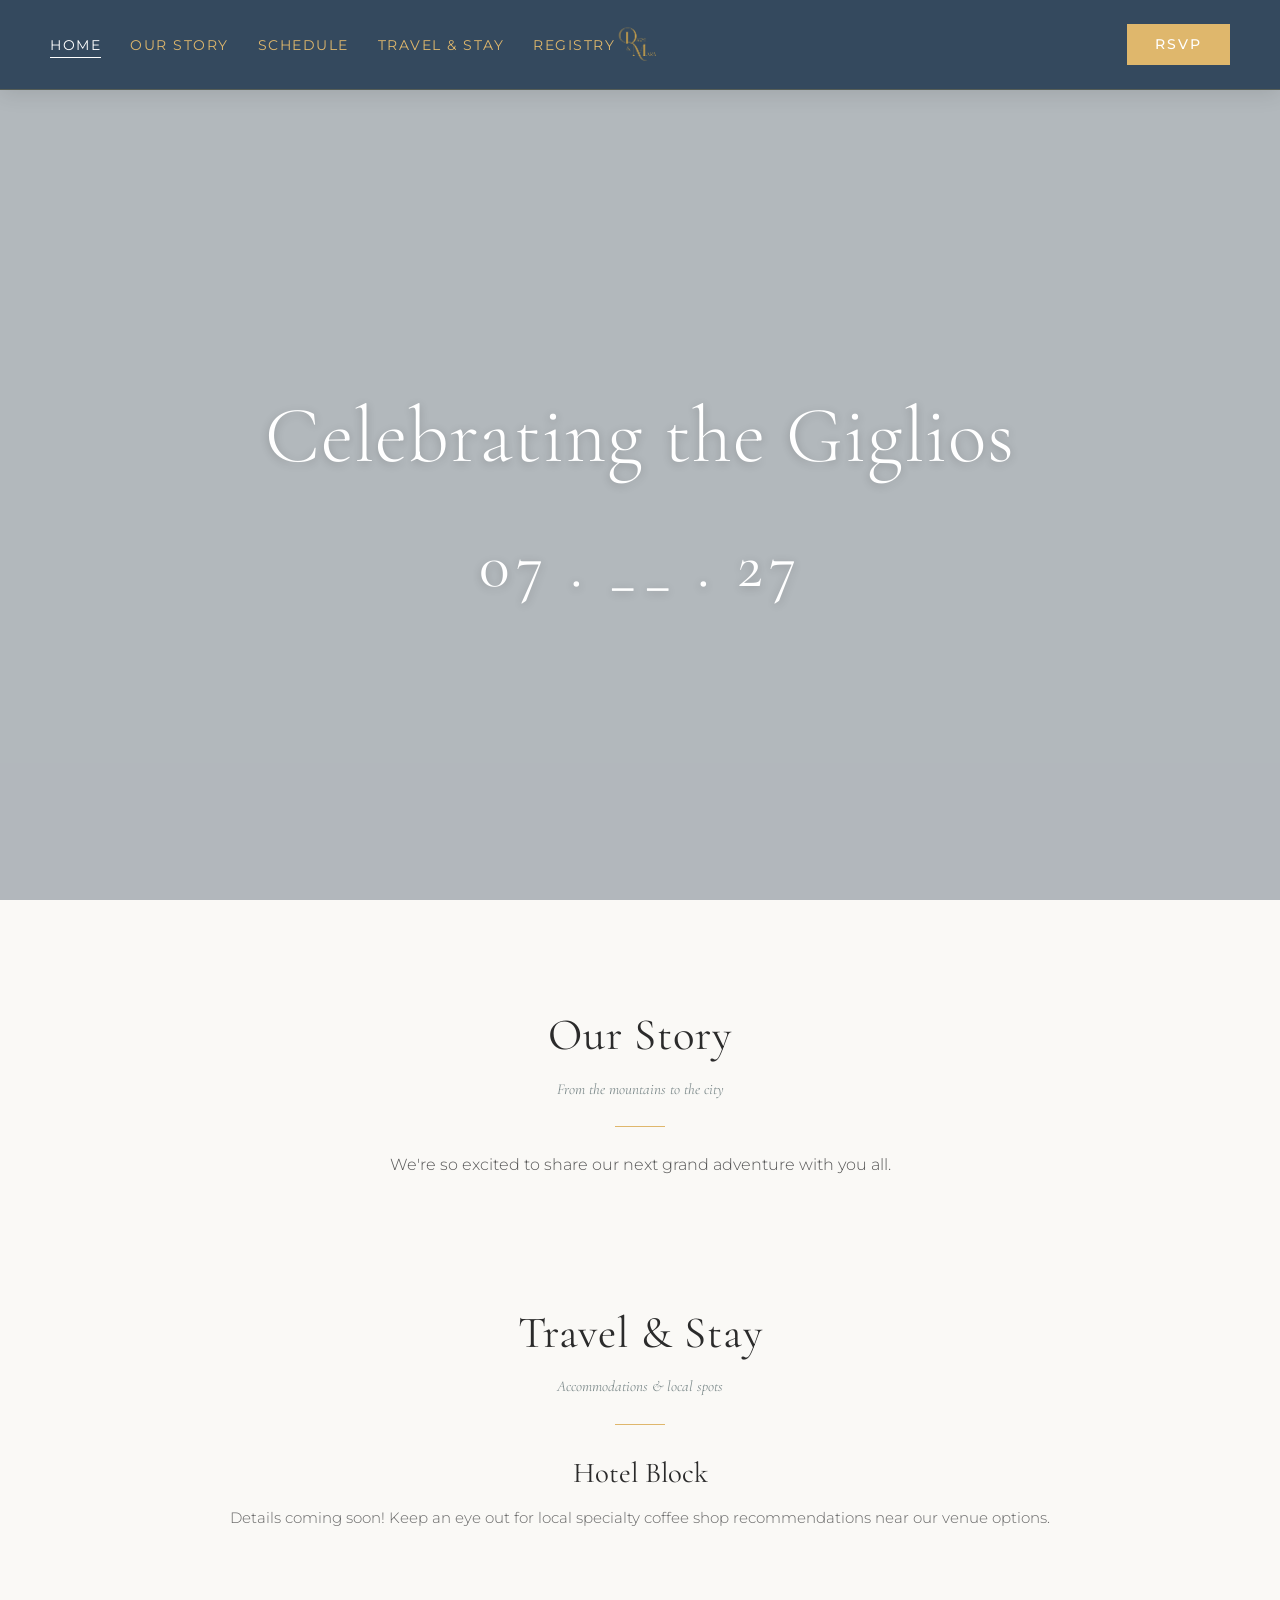
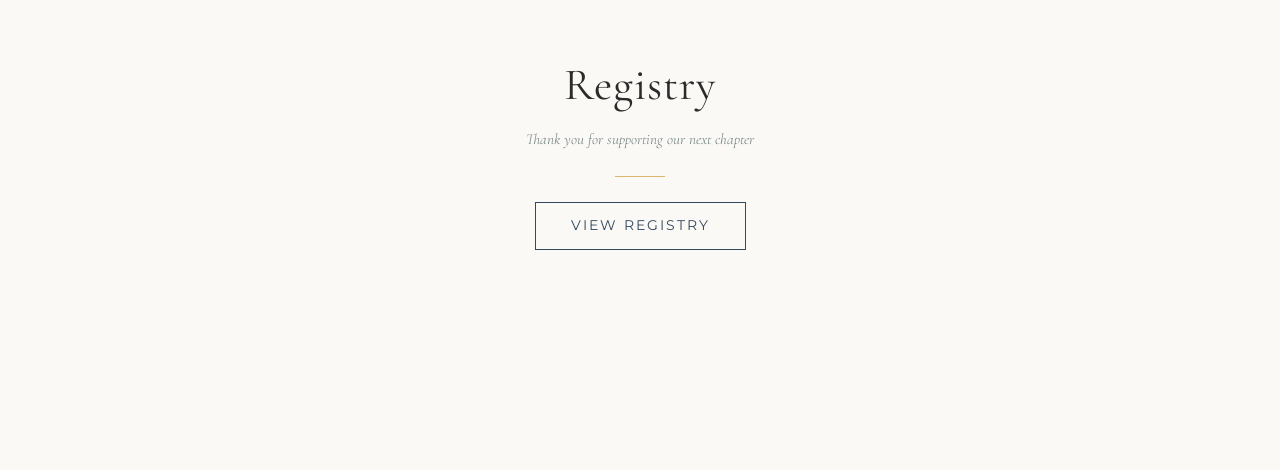
==== index.html @ 749eafee "Refactor navigation bar structure in index.html" ====
<!DOCTYPE html>
<html lang="en">
<head>
    <meta charset="UTF-8">
    <meta name="viewport" content="width=device-width, initial-scale=1.0">
    <title>Celebrating the Giglios</title>
    <link rel="stylesheet" href="style.css">
    <!-- Premium serif and modern sans-serif fonts -->
    <link href="https://fonts.googleapis.com/css2?family=Cormorant+Garamond:ital,wght@0,300;0,400;0,500;1,300&family=Montserrat:wght@200;300;400;500&display=swap" rel="stylesheet">
    
    <!-- Adaptive Favicons for Light and Dark Modes -->
    <link rel="icon" href="favicon-black.png" type="image/png" media="(prefers-color-scheme: light)">
    <link rel="icon" href="favicon-white.png" type="image/png" media="(prefers-color-scheme: dark)">
</head>
<body>

    <!-- Premium Navigation Bar -->
    <nav class="navbar">
        <div class="nav-links">
            <a href="index.html" class="active">Home</a>
            <a href="story.html">Our Story</a>
            <a href="schedule.html">Schedule</a>
            <a href="travel.html">Travel & Stay</a>
            <a href="registry.html">Registry</a>
        </div>
        <div class="nav-logo">
            <a href="index.html">
                <img src="wedding-logo.png" alt="Daryl and Mara Wedding Logo" class="logo-image">
            </a>
        </div>
        <div class="nav-rsvp">
            <a href="https://mararugen.com/wedding-rsvp" target="_blank" class="rsvp-top-button">RSVP</a>
        </div>
    </nav>

    <!-- Full-Screen Hero Section -->
    <header id="home" class="hero">
        <div class="hero-overlay"></div>
        <div class="hero-content">
            <h1 class="hero-title animate-fade-up">Celebrating the Giglios</h1>
            <p class="hero-date animate-fade-up-delay">07 . __ . 27</p>
        </div>
    </header>

    <!-- Main Content Container for sections below the fold -->
    <main class="content-container">
        
        <!-- Our Story Section -->
        <section id="story" class="info-section">
            <h2>Our Story</h2>
            <p class="subtitle">From the mountains to the city</p>
            <hr class="divider">
            <p class="section-text">We're so excited to share our next grand adventure with you all.</p>
        </section>

        <!-- Travel Section -->
        <section id="travel" class="info-section">
            <h2>Travel & Stay</h2>
            <p class="subtitle">Accommodations & local spots</p>
            <hr class="divider">
            <div class="event-card">
                <h3>Hotel Block</h3>
                <p class="venue">Details coming soon! Keep an eye out for local specialty coffee shop recommendations near our venue options.</p>
            </div>
        </section>

        <!-- Registry Section -->
        <section id="registry" class="info-section">
            <h2>Registry</h2>
            <p class="subtitle">Thank you for supporting our next chapter</p>
            <hr class="divider">
            <a href="#" target="_blank" class="cta-button">View Registry</a>
        </section>
        
    </main>

</body>
</html>
---- style.css ----
/* Color Palette & Base Resets */
* {
    margin: 0;
    padding: 0;
    box-sizing: border-box;
}

html {
    scroll-behavior: smooth;
}

body {
    font-family: 'Montserrat', sans-serif;
    color: #2b2b2b;
    line-height: 1.6;
    background-color: #faf9f6;
}

/* 1. Interactive & Sticky Sticky Navigation Bar */
.navbar {
    position: fixed;
    top: 0;
    left: 0;
    width: 100%;
    height: 90px;
    background-color: #34495e; /* Elegant deep blue-grey matching the image */
    display: flex;
    justify-content: space-between;
    align-items: center;
    padding: 0 50px;
    z-index: 1000;
    border-bottom: 1px solid rgba(212, 175, 55, 0.2); /* Very subtle gold separator boundary */
    box-shadow: 0 4px 20px rgba(0,0,0,0.1);
}

.nav-links a {
    color: #dfb76c; /* Elegant muted gold font */
    text-decoration: none;
    font-size: 0.85rem;
    letter-spacing: 1.5px;
    margin-right: 25px;
    text-transform: uppercase;
    font-weight: 400;
    transition: color 0.3s ease;
}

.nav-links a:hover, .nav-links a.active {
    color: #ffffff; /* Turns clean white on hover */
    border-bottom: 1px solid #ffffff;
    padding-bottom: 4px;
}

/* Centered Monogram / Logo text styling */
.nav-logo {
    position: absolute;
    left: 50%;
    transform: translateX(-50%);
    text-align: center;
}

.logo-main {
    font-family: 'Cormorant Garamond', serif;
    font-size: 2.2rem;
    font-weight: 300;
    color: #dfb76c;
    letter-spacing: 4px;
}

/* Custom Gold Accent Button */
.rsvp-top-button {
    display: inline-block;
    padding: 10px 28px;
    background-color: #dfb76c;
    color: #ffffff;
    text-decoration: none;
    font-size: 0.85rem;
    letter-spacing: 2px;
    text-transform: uppercase;
    font-weight: 500;
    transition: all 0.3s ease;
}

.rsvp-top-button:hover {
    background-color: #c9a054;
    transform: translateY(-1px);
}

/* 2. Hero Background Layout */
.hero {
    position: relative;
    height: 100vh;
    width: 100%;
    background: url('hero-bg.jpg') no-repeat center center/cover;
    display: flex;
    justify-content: center;
    align-items: center;
    text-align: center;
    padding-top: 90px; /* Accounts for navbar height offset */
}

.hero-overlay {
    position: absolute;
    top: 0;
    left: 0;
    width: 100%;
    height: 100%;
    background: rgba(44, 62, 80, 0.35); /* Cool deep tint overlay to tie it to the navbar */
    z-index: 1;
}

.hero-content {
    position: relative;
    z-index: 2;
    color: #ffffff;
    padding: 0 20px;
}

.hero-title {
    font-family: 'Cormorant Garamond', serif;
    font-size: 5rem;
    font-weight: 300;
    letter-spacing: 1px;
    margin-bottom: 15px;
    text-shadow: 0 2px 10px rgba(0,0,0,0.2);
}

.hero-date {
    font-family: 'Cormorant Garamond', serif;
    font-size: 4rem;
    font-weight: 400;
    letter-spacing: 6px;
    text-shadow: 0 2px 10px rgba(0,0,0,0.2);
}

/* 3. Smooth Visual Fade-In Keyframe Animations */
.animate-fade-up {
    animation: fadeUp 1.2s cubic-bezier(0.25, 1, 0.5, 1) forwards;
    opacity: 0;
}

.animate-fade-up-delay {
    animation: fadeUp 1.2s cubic-bezier(0.25, 1, 0.5, 1) forwards;
    animation-delay: 0.4s;
    opacity: 0;
}

@keyframes fadeUp {
    from {
        opacity: 0;
        transform: translateY(30px);
    }
    to {
        opacity: 1;
        transform: translateY(0);
    }
}

/* Content & Block Styles */
.content-container {
    max-width: 900px;
    margin: 0 auto;
    padding: 100px 20px;
}

.info-section {
    text-align: center;
    margin-bottom: 120px;
}

h2 {
    font-family: 'Cormorant Garamond', serif;
    font-size: 2.8rem;
    font-weight: 400;
    letter-spacing: 1px;
}

.subtitle {
    font-size: 0.95rem;
    font-style: italic;
    font-family: 'Cormorant Garamond', serif;
    color: #7f8c8d;
    margin-top: 5px;
}

.divider {
    width: 50px;
    height: 1px;
    background-color: #dfb76c;
    border: none;
    margin: 25px auto;
}

.section-text {
    font-size: 1rem;
    font-weight: 300;
    color: #555;
}

.event-card h3 {
    font-family: 'Cormorant Garamond', serif;
    font-size: 1.8rem;
    font-weight: 400;
    margin-bottom: 10px;
}

.event-card .venue {
    font-size: 0.95rem;
    color: #666666;
    font-weight: 300;
}

.cta-button {
    display: inline-block;
    padding: 12px 35px;
    background-color: transparent;
    color: #34495e;
    border: 1px solid #34495e;
    text-decoration: none;
    letter-spacing: 2px;
    font-size: 0.85rem;
    text-transform: uppercase;
    transition: all 0.3s ease;
}

.cta-button:hover {
    background-color: #34495e;
    color: #ffffff;
}

/* Responsive Mobile Layout Adjustments */
@media (max-width: 768px) {
    .navbar { padding: 0 20px; }
    .nav-links a { margin-right: 12px; font-size: 0.75rem; }
    .logo-main { font-size: 1.8rem; }
    .hero-title { font-size: 3rem; }
    .hero-date { font-size: 2.2rem; }
}

/* Custom Logo Sizing Adjustments */
.logo-image {
    max-height: 60px; /* Limits the logo height so it doesn't distort the navbar */
    width: auto;      /* Keeps your logo proportions perfectly proportional */
    display: block;
    margin: 0 auto;
    transition: transform 0.3s ease;
}

.logo-image:hover {
    transform: scale(1.03); /* Adds a subtle, elegant zoom effect when hovered */
}
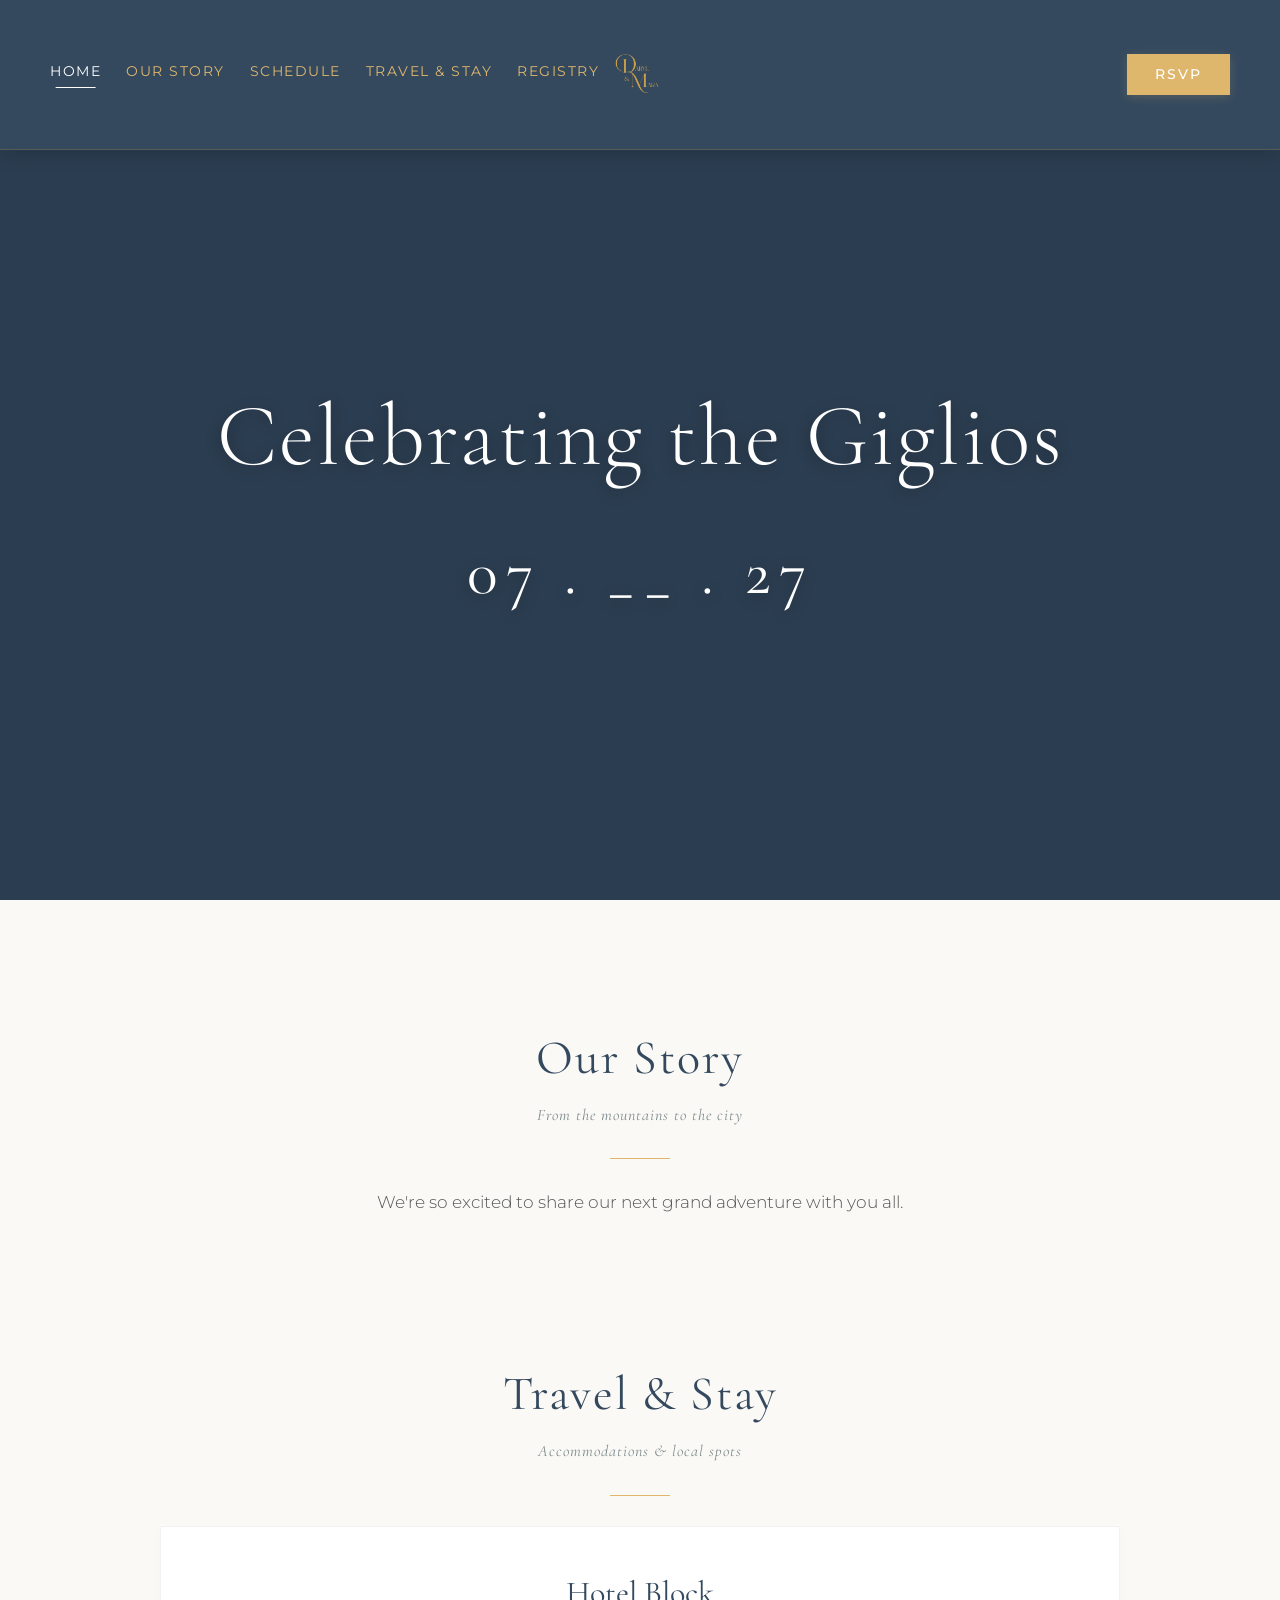
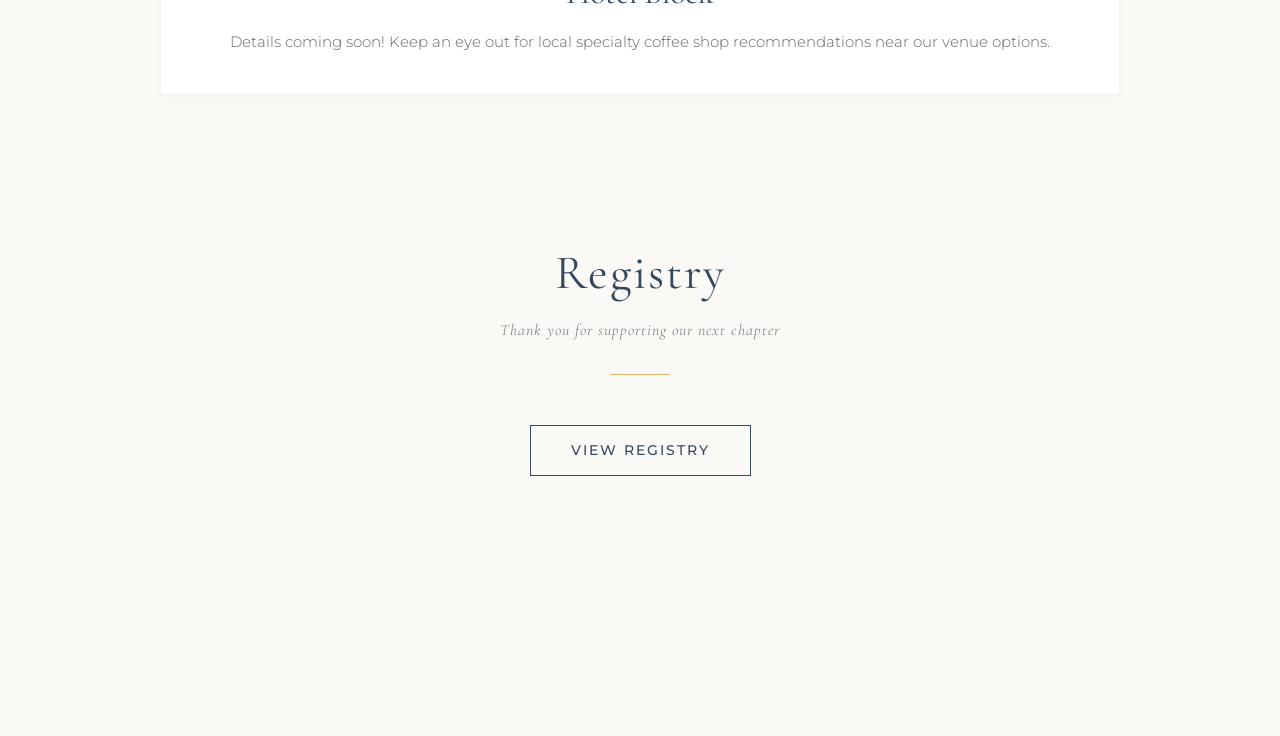
==== commit bce4c8a4: "Update comment for hero section in index.html" ====
--- a/index.html
+++ b/index.html
@@ -33,8 +33,9 @@
         </div>
     </nav>
 
-    <!-- Full-Screen Hero Section -->
+   <!-- Full-Screen Parallax Hero Section -->
     <header id="home" class="hero">
+        <div class="parallax-bg"></div>
         <div class="hero-overlay"></div>
         <div class="hero-content">
             <h1 class="hero-title animate-fade-up">Celebrating the Giglios</h1>
--- a/style.css
+++ b/style.css
@@ -1,4 +1,6 @@
-/* Color Palette & Base Resets */
+/* ==========================================
+   1. COLOR PALETTE, FONTS & BASE RESETS
+   ========================================== */
 * {
     margin: 0;
     padding: 0;
@@ -7,66 +9,101 @@
 
 html {
     scroll-behavior: smooth;
+    overflow-x: hidden;
 }
 
 body {
     font-family: 'Montserrat', sans-serif;
     color: #2b2b2b;
     line-height: 1.6;
-    background-color: #faf9f6;
-}
-
-/* 1. Interactive & Sticky Sticky Navigation Bar */
+    background-color: #faf9f6; /* Warm off-white */
+}
+
+/* ==========================================
+   2. STICKY NAVIGATION BAR (FIXED LOGO)
+   ========================================== */
 .navbar {
     position: fixed;
     top: 0;
     left: 0;
     width: 100%;
-    height: 90px;
-    background-color: #34495e; /* Elegant deep blue-grey matching the image */
+    height: 150px;
+    background-color: #34495e; /* Premium deep blue-grey */
     display: flex;
     justify-content: space-between;
     align-items: center;
     padding: 0 50px;
     z-index: 1000;
-    border-bottom: 1px solid rgba(212, 175, 55, 0.2); /* Very subtle gold separator boundary */
-    box-shadow: 0 4px 20px rgba(0,0,0,0.1);
+    border-bottom: 1px solid rgba(212, 175, 55, 0.2); /* Subtle gold boundary border */
+    box-shadow: 0 4px 20px rgba(0, 0, 0, 0.15);
+}
+
+.nav-links {
+    display: flex;
+    align-items: center;
 }
 
 .nav-links a {
-    color: #dfb76c; /* Elegant muted gold font */
+    color: #dfb76c; /* Elegant muted gold */
     text-decoration: none;
     font-size: 0.85rem;
     letter-spacing: 1.5px;
     margin-right: 25px;
     text-transform: uppercase;
     font-weight: 400;
+    position: relative;
+    padding-bottom: 6px;
     transition: color 0.3s ease;
 }
 
-.nav-links a:hover, .nav-links a.active {
-    color: #ffffff; /* Turns clean white on hover */
-    border-bottom: 1px solid #ffffff;
-    padding-bottom: 4px;
-}
-
-/* Centered Monogram / Logo text styling */
+/* Premium Slider Hover Underline Effect */
+.nav-links a::after {
+    content: '';
+    position: absolute;
+    width: 0;
+    height: 1px;
+    bottom: 0;
+    left: 50%;
+    background-color: #ffffff;
+    transition: all 0.3s ease;
+    transform: translateX(-50%);
+}
+
+.nav-links a:hover::after, 
+.nav-links a.active::after {
+    width: 80%;
+}
+
+.nav-links a:hover, 
+.nav-links a.active {
+    color: #ffffff;
+}
+
+/* Centered Monogram Image Wrapper (Fixed Sizing Constraint) */
 .nav-logo {
     position: absolute;
     left: 50%;
-    transform: translateX(-50%);
-    text-align: center;
-}
-
-.logo-main {
-    font-family: 'Cormorant Garamond', serif;
-    font-size: 2.2rem;
-    font-weight: 300;
-    color: #dfb76c;
-    letter-spacing: 4px;
-}
-
-/* Custom Gold Accent Button */
+    top: 50%;
+    transform: translate(-50%, -50%);
+    display: flex;
+    align-items: center;
+    justify-content: center;
+    height: 100%;
+}
+
+.logo-image {
+    max-height: 70px; /* Perfectly scales image to look beautiful inside the 90px bar frame */
+    width: auto;      /* Prevents image distortion */
+    display: block;
+    object-fit: contain;
+    transition: transform 0.4s cubic-bezier(0.25, 1, 0.5, 1);
+}
+
+.logo-image:hover {
+    transform: scale(1.05);
+}
+
+/* Premium Gold RSVP Button */
 .rsvp-top-button {
     display: inline-block;
     padding: 10px 28px;
@@ -77,25 +114,43 @@
     letter-spacing: 2px;
     text-transform: uppercase;
     font-weight: 500;
-    transition: all 0.3s ease;
+    box-shadow: 0 2px 10px rgba(223, 183, 108, 0.2);
+    transition: all 0.3s cubic-bezier(0.25, 1, 0.5, 1);
 }
 
 .rsvp-top-button:hover {
     background-color: #c9a054;
-    transform: translateY(-1px);
-}
-
-/* 2. Hero Background Layout */
+    transform: translateY(-2px);
+    box-shadow: 0 4px 15px rgba(223, 183, 108, 0.4);
+}
+
+/* ==========================================
+   3. HERO BACKGROUND LAYOUT & IMAGE ANIMATION
+   ========================================== */
 .hero {
     position: relative;
     height: 100vh;
     width: 100%;
-    background: url('hero-bg.jpg') no-repeat center center/cover;
+    overflow: hidden;
     display: flex;
     justify-content: center;
     align-items: center;
     text-align: center;
-    padding-top: 90px; /* Accounts for navbar height offset */
+    padding-top: 90px;
+    background-color: #2c3e50;
+}
+
+/* Smooth initial Ken Burns scale animation for the backdrop photo */
+.hero::before {
+    content: '';
+    position: absolute;
+    top: 0;
+    left: 0;
+    width: 100%;
+    height: 100%;
+    background: url('hero-bg.jpg') no-repeat center center/cover;
+    animation: imageScale 2.5s cubic-bezier(0.25, 1, 0.5, 1) forwards;
+    z-index: 0;
 }
 
 .hero-overlay {
@@ -104,7 +159,7 @@
     left: 0;
     width: 100%;
     height: 100%;
-    background: rgba(44, 62, 80, 0.35); /* Cool deep tint overlay to tie it to the navbar */
+    background: rgba(44, 62, 80, 0.4); /* Dark deep blue mask tint */
     z-index: 1;
 }
 
@@ -117,90 +172,133 @@
 
 .hero-title {
     font-family: 'Cormorant Garamond', serif;
-    font-size: 5rem;
+    font-size: 5.5rem;
     font-weight: 300;
-    letter-spacing: 1px;
+    letter-spacing: 2px;
     margin-bottom: 15px;
-    text-shadow: 0 2px 10px rgba(0,0,0,0.2);
+    text-shadow: 0 3px 15px rgba(0,0,0,0.3);
 }
 
 .hero-date {
     font-family: 'Cormorant Garamond', serif;
     font-size: 4rem;
     font-weight: 400;
-    letter-spacing: 6px;
-    text-shadow: 0 2px 10px rgba(0,0,0,0.2);
-}
-
-/* 3. Smooth Visual Fade-In Keyframe Animations */
-.animate-fade-up {
-    animation: fadeUp 1.2s cubic-bezier(0.25, 1, 0.5, 1) forwards;
-    opacity: 0;
-}
-
-.animate-fade-up-delay {
-    animation: fadeUp 1.2s cubic-bezier(0.25, 1, 0.5, 1) forwards;
-    animation-delay: 0.4s;
-    opacity: 0;
-}
-
-@keyframes fadeUp {
-    from {
-        opacity: 0;
-        transform: translateY(30px);
-    }
-    to {
-        opacity: 1;
-        transform: translateY(0);
-    }
-}
-
-/* Content & Block Styles */
+    letter-spacing: 8px;
+    text-shadow: 0 3px 15px rgba(0,0,0,0.3);
+}
+
+/* ==========================================
+   4. INTERACTIVE HOVER CARDS & GENERAL LAYOUT
+   ========================================== */
 .content-container {
-    max-width: 900px;
+    max-width: 1000px;
     margin: 0 auto;
-    padding: 100px 20px;
+    padding: 120px 20px;
 }
 
 .info-section {
     text-align: center;
-    margin-bottom: 120px;
+    margin-bottom: 140px;
 }
 
 h2 {
     font-family: 'Cormorant Garamond', serif;
-    font-size: 2.8rem;
+    font-size: 3rem;
     font-weight: 400;
+    letter-spacing: 2px;
+    color: #34495e;
+}
+
+.subtitle {
+    font-size: 1rem;
+    font-style: italic;
+    font-family: 'Cormorant Garamond', serif;
+    color: #7f8c8d;
+    margin-top: 6px;
     letter-spacing: 1px;
 }
 
-.subtitle {
-    font-size: 0.95rem;
-    font-style: italic;
-    font-family: 'Cormorant Garamond', serif;
-    color: #7f8c8d;
-    margin-top: 5px;
-}
-
+/* Animated Micro Divider */
 .divider {
-    width: 50px;
+    width: 60px;
     height: 1px;
     background-color: #dfb76c;
     border: none;
-    margin: 25px auto;
+    margin: 30px auto;
+    position: relative;
+    transition: width 0.4s ease;
+}
+
+.info-section:hover .divider {
+    width: 100px;
 }
 
 .section-text {
-    font-size: 1rem;
+    font-size: 1.05rem;
     font-weight: 300;
-    color: #555;
+    color: #555555;
+    max-width: 650px;
+    margin: 0 auto;
+}
+
+/* Grid Layout for Cards */
+.schedule-grid {
+    display: grid;
+    grid-template-columns: 1fr 1fr;
+    gap: 40px;
+    margin-top: 50px;
+}
+
+/* High-End Card Motion Triggers */
+.event-card {
+    background: #ffffff;
+    padding: 40px 30px;
+    border: 1px solid rgba(0, 0, 0, 0.05);
+    border-radius: 2px;
+    box-shadow: 0 5px 15px rgba(0, 0, 0, 0.02);
+    transition: all 0.4s cubic-bezier(0.16, 1, 0.3, 1);
+    position: relative;
+    overflow: hidden;
+}
+
+/* Subtle gold accent border reveal on card hover */
+.event-card::before {
+    content: '';
+    position: absolute;
+    top: 0;
+    left: 0;
+    width: 100%;
+    height: 3px;
+    background-color: #dfb76c;
+    transform: scaleX(0);
+    transition: transform 0.4s ease;
+    transform-origin: left;
+}
+
+.event-card:hover::before {
+    transform: scaleX(1);
+}
+
+.event-card:hover {
+    transform: translateY(-8px);
+    box-shadow: 0 15px 35px rgba(52, 73, 94, 0.08);
+    border-color: rgba(212, 175, 55, 0.15);
 }
 
 .event-card h3 {
     font-family: 'Cormorant Garamond', serif;
-    font-size: 1.8rem;
+    font-size: 2rem;
     font-weight: 400;
-    margin-bottom: 10px;
+    color: #34495e;
+    margin-bottom: 12px;
+}
+
+.event-card .time {
+    font-family: 'Cormorant Garamond', serif;
+    font-size: 1.5rem;
+    color: #dfb76c;
+    margin: 12px 0;
+    font-weight: 400;
 }
 
 .event-card .venue {
@@ -209,9 +307,10 @@
     font-weight: 300;
 }
 
+/* Hollow Secondary Styled CTA Buttons */
 .cta-button {
     display: inline-block;
-    padding: 12px 35px;
+    padding: 14px 40px;
     background-color: transparent;
     color: #34495e;
     border: 1px solid #34495e;
@@ -219,32 +318,95 @@
     letter-spacing: 2px;
     font-size: 0.85rem;
     text-transform: uppercase;
-    transition: all 0.3s ease;
+    font-weight: 500;
+    margin-top: 20px;
+    transition: all 0.4s cubic-bezier(0.16, 1, 0.3, 1);
 }
 
 .cta-button:hover {
     background-color: #34495e;
     color: #ffffff;
-}
-
-/* Responsive Mobile Layout Adjustments */
+    box-shadow: 0 8px 20px rgba(52, 73, 94, 0.15);
+    transform: translateY(-1px);
+}
+
+/* ==========================================
+   5. KEYFRAME VELOCITY TRANSITIONS
+   ========================================== */
+.animate-fade-up {
+    animation: fadeUp 1.4s cubic-bezier(0.16, 1, 0.3, 1) forwards;
+    opacity: 0;
+}
+
+.animate-fade-up-delay {
+    animation: fadeUp 1.4s cubic-bezier(0.16, 1, 0.3, 1) forwards;
+    animation-delay: 0.4s;
+    opacity: 0;
+}
+
+@keyframes fadeUp {
+    from {
+        opacity: 0;
+        transform: translateY(40px);
+    }
+    to {
+        opacity: 1;
+        transform: translateY(0);
+    }
+}
+
+@keyframes imageScale {
+    from {
+        transform: scale(1.1);
+    }
+    to {
+        transform: scale(1);
+    }
+}
+
+/* ==========================================
+   6. RESPONSIVE MOBILE SCALING
+   ========================================== */
 @media (max-width: 768px) {
-    .navbar { padding: 0 20px; }
-    .nav-links a { margin-right: 12px; font-size: 0.75rem; }
-    .logo-main { font-size: 1.8rem; }
-    .hero-title { font-size: 3rem; }
-    .hero-date { font-size: 2.2rem; }
-}
-
-/* Custom Logo Sizing Adjustments */
-.logo-image {
-    max-height: 60px; /* Limits the logo height so it doesn't distort the navbar */
-    width: auto;      /* Keeps your logo proportions perfectly proportional */
-    display: block;
-    margin: 0 auto;
-    transition: transform 0.3s ease;
-}
-
-.logo-image:hover {
-    transform: scale(1.03); /* Adds a subtle, elegant zoom effect when hovered */
-}
+    .navbar {
+        padding: 0 20px;
+        height: 80px;
+    }
+    
+    .nav-links a {
+        margin-right: 12px;
+        font-size: 0.75rem;
+        letter-spacing: 1px;
+    }
+    
+    .logo-image {
+        max-height: 55px;
+    }
+    
+    .rsvp-top-button {
+        padding: 8px 18px;
+        font-size: 0.75rem;
+    }
+    
+    .hero-title {
+        font-size: 3.2rem;
+    }
+    
+    .hero-date {
+        font-size: 2.5rem;
+        letter-spacing: 4px;
+    }
+    
+    .schedule-grid {
+        grid-template-columns: 1fr;
+        gap: 25px;
+    }
+    
+    .content-container {
+        padding: 60px 20px;
+    }
+    
+    .info-section {
+        margin-bottom: 80px;
+    }
+}
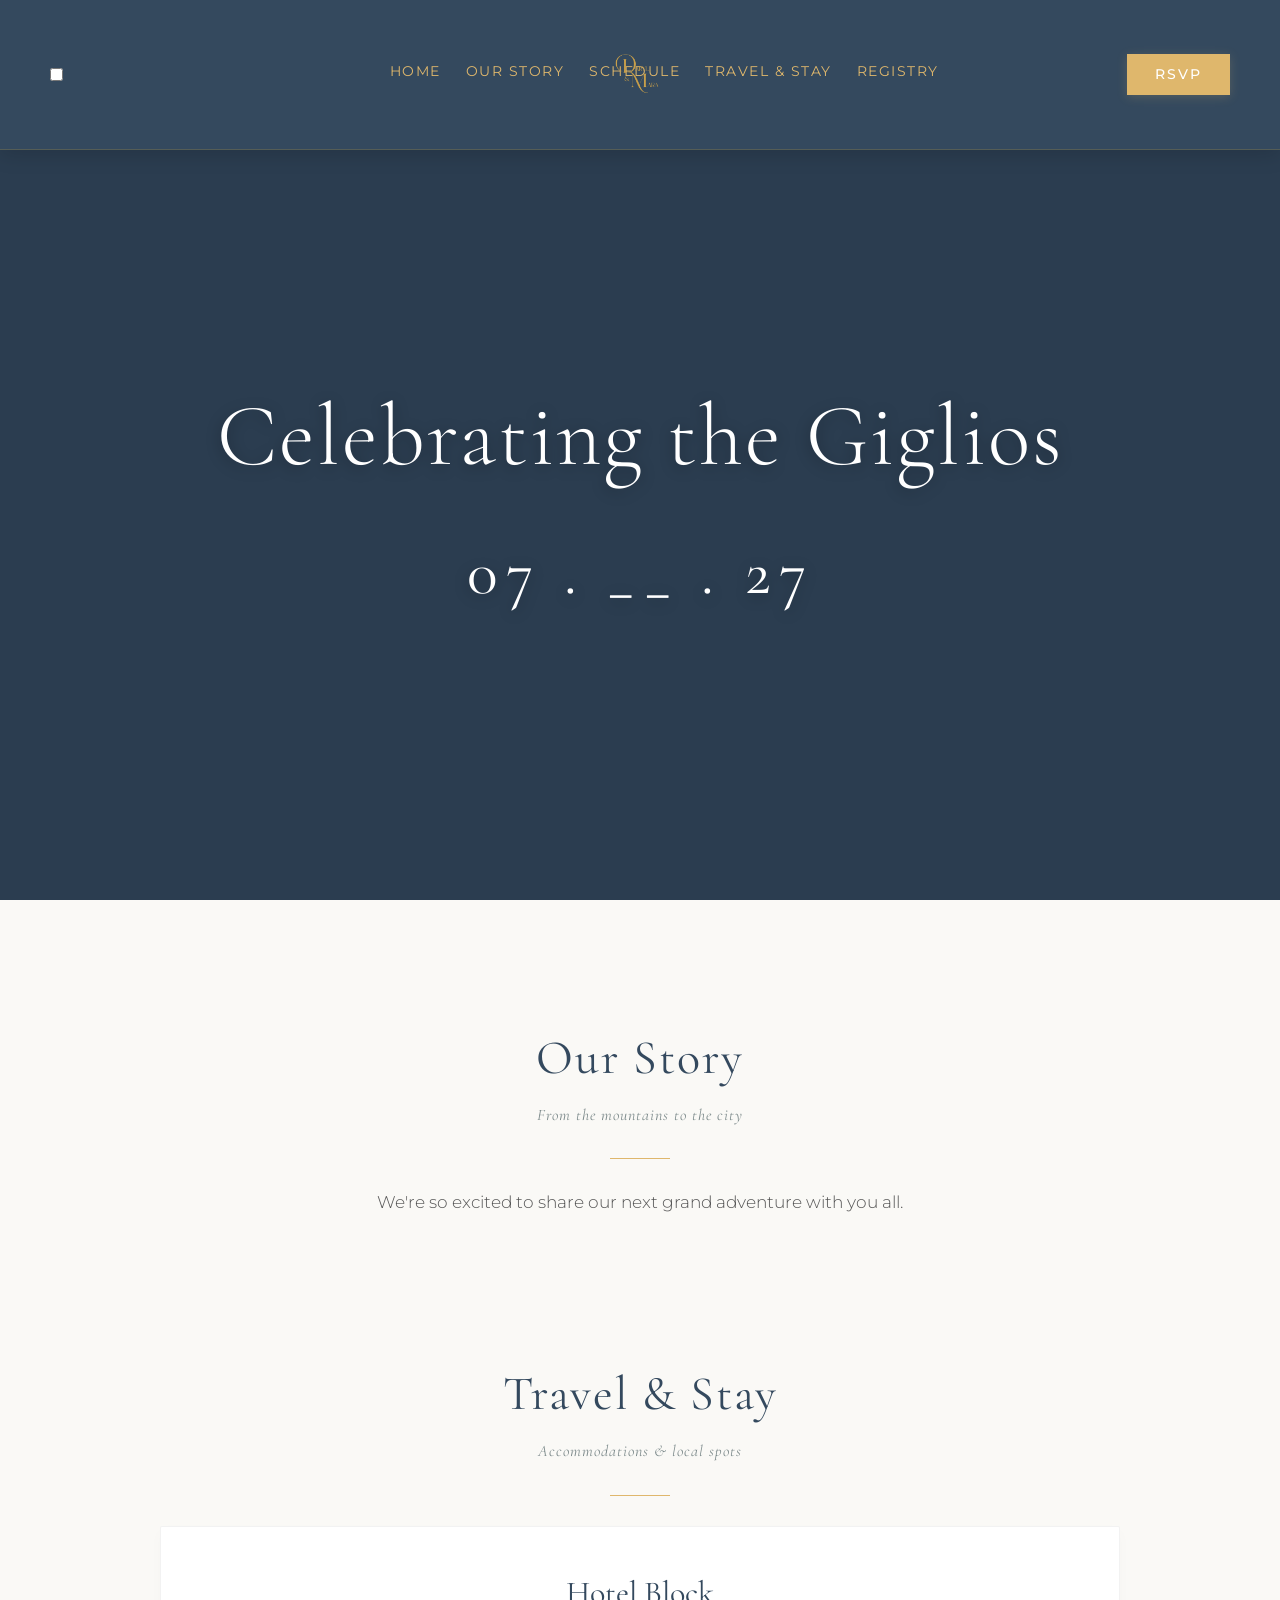
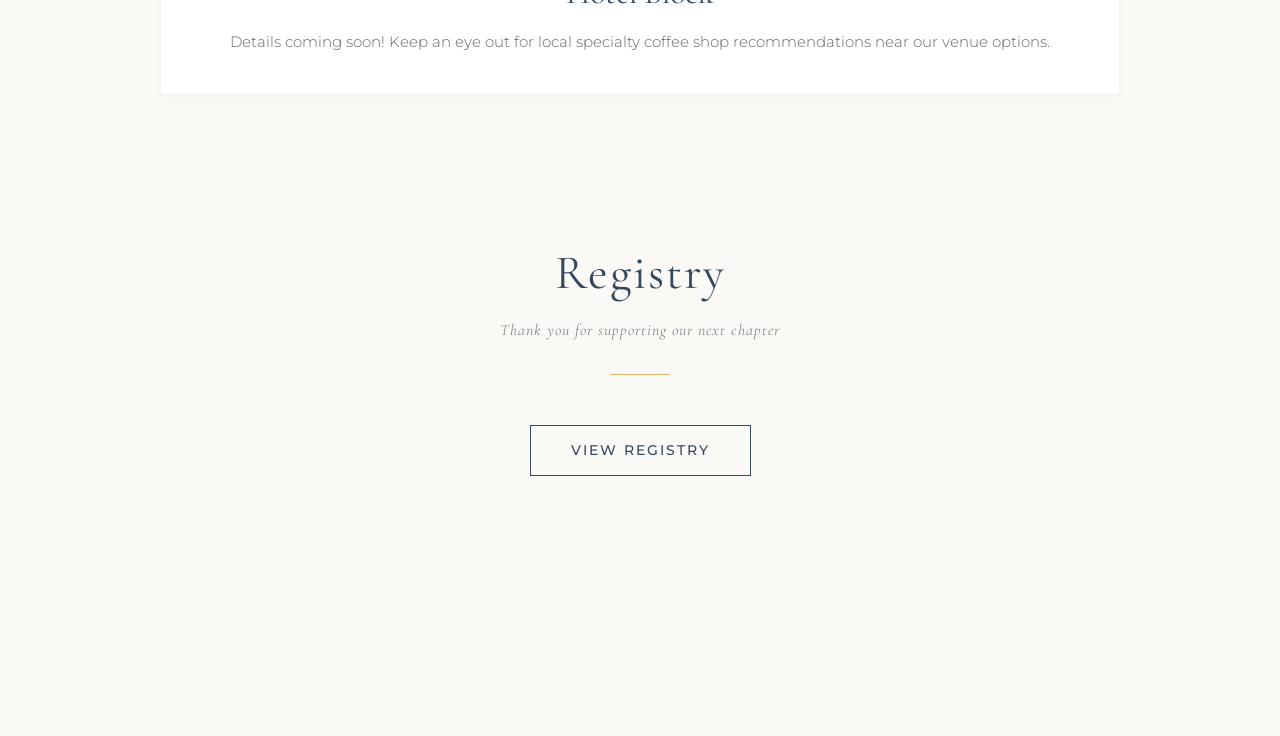
==== commit b8ea0996: "Update navigation links in index.html" ====
--- a/index.html
+++ b/index.html
@@ -16,18 +16,28 @@
 
     <!-- Premium Navigation Bar -->
     <nav class="navbar">
+        <input type="checkbox" id="menu-toggle" class="menu-checkbox">
+        
+        <label for="menu-toggle" class="hamburger-btn">
+            <span class="hamburger-line"></span>
+            <span class="hamburger-line"></span>
+            <span class="hamburger-line"></span>
+        </label>
+
         <div class="nav-links">
-            <a href="index.html" class="active">Home</a>
+            <a href="index.html">Home</a>
             <a href="story.html">Our Story</a>
             <a href="schedule.html">Schedule</a>
             <a href="travel.html">Travel & Stay</a>
             <a href="registry.html">Registry</a>
         </div>
+
         <div class="nav-logo">
             <a href="index.html">
                 <img src="wedding-logo.png" alt="Daryl and Mara Wedding Logo" class="logo-image">
             </a>
         </div>
+
         <div class="nav-rsvp">
             <a href="https://mararugen.com/wedding-rsvp" target="_blank" class="rsvp-top-button">RSVP</a>
         </div>
--- a/style.css
+++ b/style.css
@@ -92,7 +92,7 @@
 }
 
 .logo-image {
-    max-height: 70px; /* Perfectly scales image to look beautiful inside the 90px bar frame */
+    max-height: 70px; /* Perfectly scales image inside the frame */
     width: auto;      /* Prevents image distortion */
     display: block;
     object-fit: contain;
@@ -125,7 +125,7 @@
 }
 
 /* ==========================================
-   3. HERO BACKGROUND LAYOUT & IMAGE ANIMATION
+   3. HERO BACKGROUND LAYOUT & PARALLAX EFFECT
    ========================================== */
 .hero {
     position: relative;
@@ -140,17 +140,25 @@
     background-color: #2c3e50;
 }
 
-/* Smooth initial Ken Burns scale animation for the backdrop photo */
-.hero::before {
-    content: '';
-    position: absolute;
+/* The True Parallax Engine (Cleaned & Hard-Coded) */
+.parallax-bg {
+    position: fixed; /* Forces the photo to stay glued to the viewport background */
     top: 0;
     left: 0;
     width: 100%;
     height: 100%;
-    background: url('hero-bg.jpg') no-repeat center center/cover;
+    background: url('hero-bg.jpg') no-repeat center center;
+    background-size: cover;
+    z-index: 0;
+    will-change: transform;
     animation: imageScale 2.5s cubic-bezier(0.25, 1, 0.5, 1) forwards;
-    z-index: 0;
+}
+
+/* Fallback for touch devices to prevent jumpy scrolling */
+@media (pointer: coarse) {
+    .parallax-bg {
+        position: absolute;
+    }
 }
 
 .hero-overlay {
@@ -191,6 +199,9 @@
    4. INTERACTIVE HOVER CARDS & GENERAL LAYOUT
    ========================================== */
 .content-container {
+    position: relative;
+    z-index: 10; /* Raises the rest of your website above the fixed background image */
+    background-color: #faf9f6; /* Blocks out the fixed image so it disappears as you scroll down */
     max-width: 1000px;
     margin: 0 auto;
     padding: 120px 20px;
@@ -365,7 +376,7 @@
 }
 
 /* ==========================================
-   6. RESPONSIVE MOBILE SCALING
+   6. RESPONSIVE GLOBAL MOBILE SCALING
    ========================================== */
 @media (max-width: 768px) {
     .navbar {
@@ -409,4 +420,9 @@
     .info-section {
         margin-bottom: 80px;
     }
-}
+
+    /* Mobile Only Background Focus Adjustment to center on Daryl */
+    .parallax-bg {
+        background-position: 50% center !important;
+    }
+}
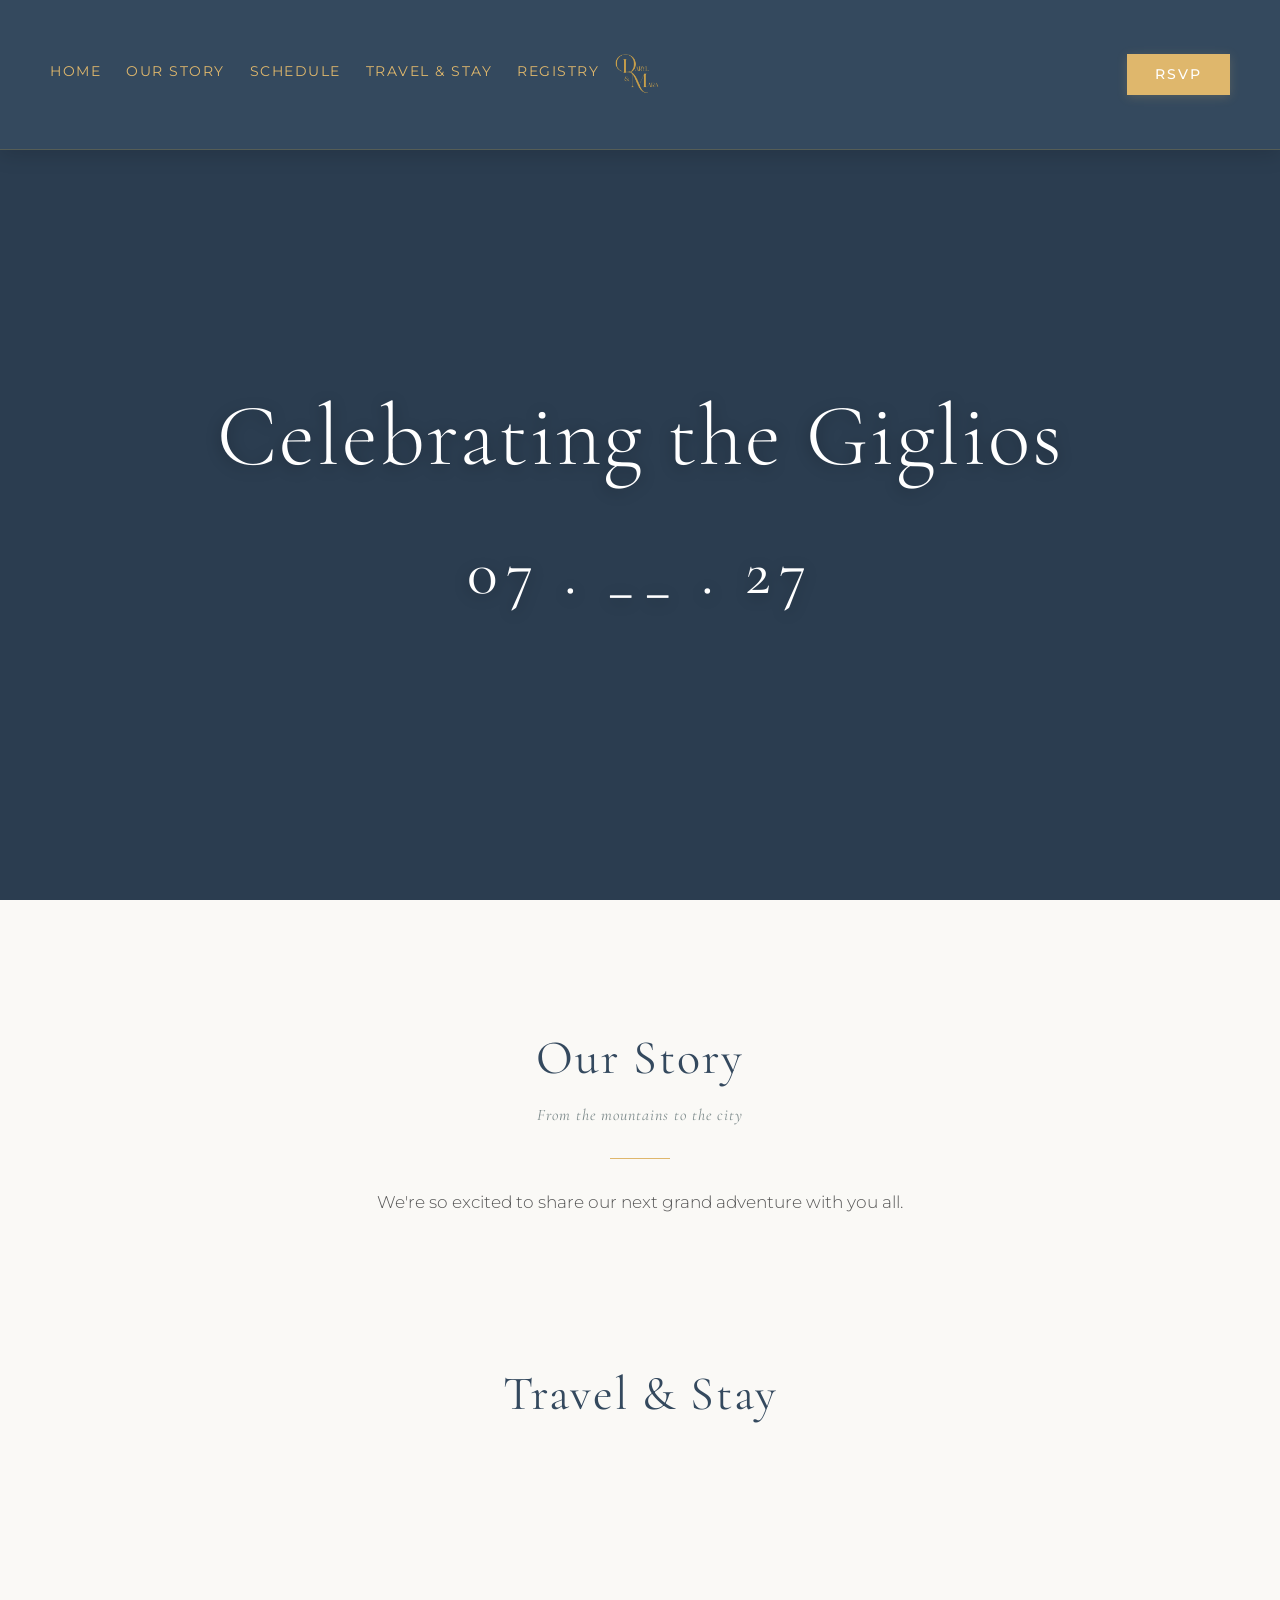
==== commit 95965260: "Remove travel and registry sections from index.html Removed travel and registry sections from the HT" ====
--- a/index.html
+++ b/index.html
@@ -67,21 +67,9 @@
         <!-- Travel Section -->
         <section id="travel" class="info-section">
             <h2>Travel & Stay</h2>
-            <p class="subtitle">Accommodations & local spots</p>
-            <hr class="divider">
-            <div class="event-card">
-                <h3>Hotel Block</h3>
-                <p class="venue">Details coming soon! Keep an eye out for local specialty coffee shop recommendations near our venue options.</p>
             </div>
         </section>
 
-        <!-- Registry Section -->
-        <section id="registry" class="info-section">
-            <h2>Registry</h2>
-            <p class="subtitle">Thank you for supporting our next chapter</p>
-            <hr class="divider">
-            <a href="#" target="_blank" class="cta-button">View Registry</a>
-        </section>
         
     </main>
 
--- a/style.css
+++ b/style.css
@@ -20,7 +20,7 @@
 }
 
 /* ==========================================
-   2. STICKY NAVIGATION BAR (FIXED LOGO)
+   2. STICKY NAVIGATION BAR (DESKTOP DEFAULT)
    ========================================== */
 .navbar {
     position: fixed;
@@ -34,8 +34,34 @@
     align-items: center;
     padding: 0 50px;
     z-index: 1000;
-    border-bottom: 1px solid rgba(212, 175, 55, 0.2); /* Subtle gold boundary border */
+    border-bottom: 1px solid rgba(212, 175, 55, 0.2); 
     box-shadow: 0 4px 20px rgba(0, 0, 0, 0.15);
+}
+
+/* Strictly hide the checkbox mechanism on all devices */
+.menu-checkbox {
+    display: none !important;
+    visibility: hidden;
+    opacity: 0;
+    position: absolute;
+}
+
+/* Hide hamburger menu button on Desktop */
+.hamburger-btn {
+    display: none;
+    cursor: pointer;
+    flex-direction: column;
+    justify-content: space-between;
+    width: 30px;
+    height: 20px;
+    z-index: 1100;
+}
+
+.hamburger-line {
+    width: 100%;
+    height: 2px;
+    background-color: #dfb76c; /* Elegant muted gold */
+    transition: all 0.3s ease-in-out;
 }
 
 .nav-links {
@@ -44,7 +70,7 @@
 }
 
 .nav-links a {
-    color: #dfb76c; /* Elegant muted gold */
+    color: #dfb76c;
     text-decoration: none;
     font-size: 0.85rem;
     letter-spacing: 1.5px;
@@ -79,7 +105,7 @@
     color: #ffffff;
 }
 
-/* Centered Monogram Image Wrapper (Fixed Sizing Constraint) */
+/* Centered Monogram Image Wrapper */
 .nav-logo {
     position: absolute;
     left: 50%;
@@ -92,8 +118,8 @@
 }
 
 .logo-image {
-    max-height: 70px; /* Perfectly scales image inside the frame */
-    width: auto;      /* Prevents image distortion */
+    max-height: 70px; 
+    width: auto;      
     display: block;
     object-fit: contain;
     transition: transform 0.4s cubic-bezier(0.25, 1, 0.5, 1);
@@ -104,6 +130,11 @@
 }
 
 /* Premium Gold RSVP Button */
+.nav-rsvp {
+    display: flex;
+    align-items: center;
+}
+
 .rsvp-top-button {
     display: inline-block;
     padding: 10px 28px;
@@ -140,21 +171,19 @@
     background-color: #2c3e50;
 }
 
-/* The True Parallax Engine (Cleaned & Hard-Coded) */
 .parallax-bg {
-    position: fixed; /* Forces the photo to stay glued to the viewport background */
+    position: fixed; 
     top: 0;
     left: 0;
     width: 100%;
     height: 100%;
-    background: url('hero-bg.jpg') no-repeat center center;
+    background: url('hero-bg.jpg') no-repeat center center; 
     background-size: cover;
     z-index: 0;
     will-change: transform;
     animation: imageScale 2.5s cubic-bezier(0.25, 1, 0.5, 1) forwards;
 }
 
-/* Fallback for touch devices to prevent jumpy scrolling */
 @media (pointer: coarse) {
     .parallax-bg {
         position: absolute;
@@ -167,7 +196,7 @@
     left: 0;
     width: 100%;
     height: 100%;
-    background: rgba(44, 62, 80, 0.4); /* Dark deep blue mask tint */
+    background: rgba(44, 62, 80, 0.4); 
     z-index: 1;
 }
 
@@ -200,8 +229,8 @@
    ========================================== */
 .content-container {
     position: relative;
-    z-index: 10; /* Raises the rest of your website above the fixed background image */
-    background-color: #faf9f6; /* Blocks out the fixed image so it disappears as you scroll down */
+    z-index: 10;
+    background-color: #faf9f6;
     max-width: 1000px;
     margin: 0 auto;
     padding: 120px 20px;
@@ -229,7 +258,6 @@
     letter-spacing: 1px;
 }
 
-/* Animated Micro Divider */
 .divider {
     width: 60px;
     height: 1px;
@@ -252,7 +280,6 @@
     margin: 0 auto;
 }
 
-/* Grid Layout for Cards */
 .schedule-grid {
     display: grid;
     grid-template-columns: 1fr 1fr;
@@ -260,7 +287,6 @@
     margin-top: 50px;
 }
 
-/* High-End Card Motion Triggers */
 .event-card {
     background: #ffffff;
     padding: 40px 30px;
@@ -272,7 +298,6 @@
     overflow: hidden;
 }
 
-/* Subtle gold accent border reveal on card hover */
 .event-card::before {
     content: '';
     position: absolute;
@@ -318,7 +343,6 @@
     font-weight: 300;
 }
 
-/* Hollow Secondary Styled CTA Buttons */
 .cta-button {
     display: inline-block;
     padding: 14px 40px;
@@ -367,62 +391,122 @@
 }
 
 @keyframes imageScale {
-    from {
-        transform: scale(1.1);
-    }
-    to {
-        transform: scale(1);
-    }
+    from { transform: scale(1.1); }
+    to { transform: scale(1); }
 }
 
 /* ==========================================
-   6. RESPONSIVE GLOBAL MOBILE SCALING
+   6. RESPONSIVE GLOBAL MOBILE OVERRIDES
    ========================================== */
 @media (max-width: 768px) {
     .navbar {
-        padding: 0 20px;
-        height: 80px;
-    }
-    
+        padding: 0 20px !important;
+        height: 90px !important;
+        position: fixed !important;
+    }
+    
+    /* Reveal Mobile Hamburger Button on Left */
+    .hamburger-btn {
+        display: flex !important;
+    }
+
+    /* Force Logo to stay strictly centered */
+    .nav-logo {
+        position: absolute !important;
+        left: 50% !important;
+        top: 50% !important;
+        transform: translate(-50%, -50%) !important;
+    }
+    
+    .logo-image {
+        max-height: 50px !important;
+    }
+
+    /* Target Right Positioning for RSVP */
+    .nav-rsvp {
+        position: relative !important;
+    }
+    
+    .rsvp-top-button {
+        padding: 8px 16px !important;
+        font-size: 0.75rem !important;
+    }
+
+    /* Hide standard horizontal links and transform into hidden side drawer */
+    .nav-links {
+        position: fixed !important;
+        top: 90px !important;
+        left: -100% !important; /* Tucked cleanly off-screen left */
+        width: 260px !important;
+        height: calc(100vh - 90px) !important;
+        background-color: #34495e !important;
+        flex-direction: column !important;
+        align-items: flex-start !important;
+        justify-content: flex-start !important;
+        padding: 40px 25px !important;
+        gap: 25px !important;
+        transition: left 0.4s cubic-bezier(0.16, 1, 0.3, 1) !important;
+        box-shadow: 5px 0 15px rgba(0, 0, 0, 0.2) !important;
+    }
+
     .nav-links a {
-        margin-right: 12px;
-        font-size: 0.75rem;
-        letter-spacing: 1px;
-    }
-    
-    .logo-image {
-        max-height: 55px;
-    }
-    
-    .rsvp-top-button {
-        padding: 8px 18px;
-        font-size: 0.75rem;
-    }
-    
+        margin-right: 0 !important;
+        font-size: 1rem !important;
+        letter-spacing: 2px !important;
+        width: 100% !important;
+        color: #dfb76c !important;
+    }
+    
+    .nav-links a::after {
+        display: none !important; /* Remove line animation on mobile menu */
+    }
+
+    /* Slide drawer out when menu toggle checkbox state is activated */
+    .menu-checkbox:checked ~ .nav-links {
+        left: 0 !important;
+    }
+
+    /* Turn hamburger lines into an "X" close icon when active */
+    .menu-checkbox:checked ~ .hamburger-btn .hamburger-line:nth-child(1) {
+        transform: translateY(9px) rotate(45deg) !important;
+    }
+
+    .menu-checkbox:checked ~ .hamburger-btn .hamburger-line:nth-child(2) {
+        opacity: 0 !important;
+    }
+
+    .menu-checkbox:checked ~ .hamburger-btn .hamburger-line:nth-child(3) {
+        transform: translateY(-9px) rotate(-45deg) !important;
+    }
+
+    /* Hero Text Adjustments */
     .hero-title {
-        font-size: 3.2rem;
+        font-size: 2.8rem !important;
     }
     
     .hero-date {
-        font-size: 2.5rem;
-        letter-spacing: 4px;
+        font-size: 2.2rem !important;
+        letter-spacing: 4px !important;
     }
     
     .schedule-grid {
-        grid-template-columns: 1fr;
-        gap: 25px;
+        grid-template-columns: 1fr !important;
+        gap: 25px !important;
     }
     
     .content-container {
-        padding: 60px 20px;
+        padding: 60px 20px !important;
     }
     
     .info-section {
-        margin-bottom: 80px;
-    }
-
-    /* Mobile Only Background Focus Adjustment to center on Daryl */
+        margin-bottom: 80px !important;
+    }
+
+    /* Mobile Only Background Focus Realignment:
+       Using 85% center shifts the focus box framework to the right edge,
+       re-centering Daryl perfectly on narrow phone screens!
+    */
     .parallax-bg {
-        background-position: 50% center !important;
-    }
-}
+        background-position: 85% center !important;
+    }
+}
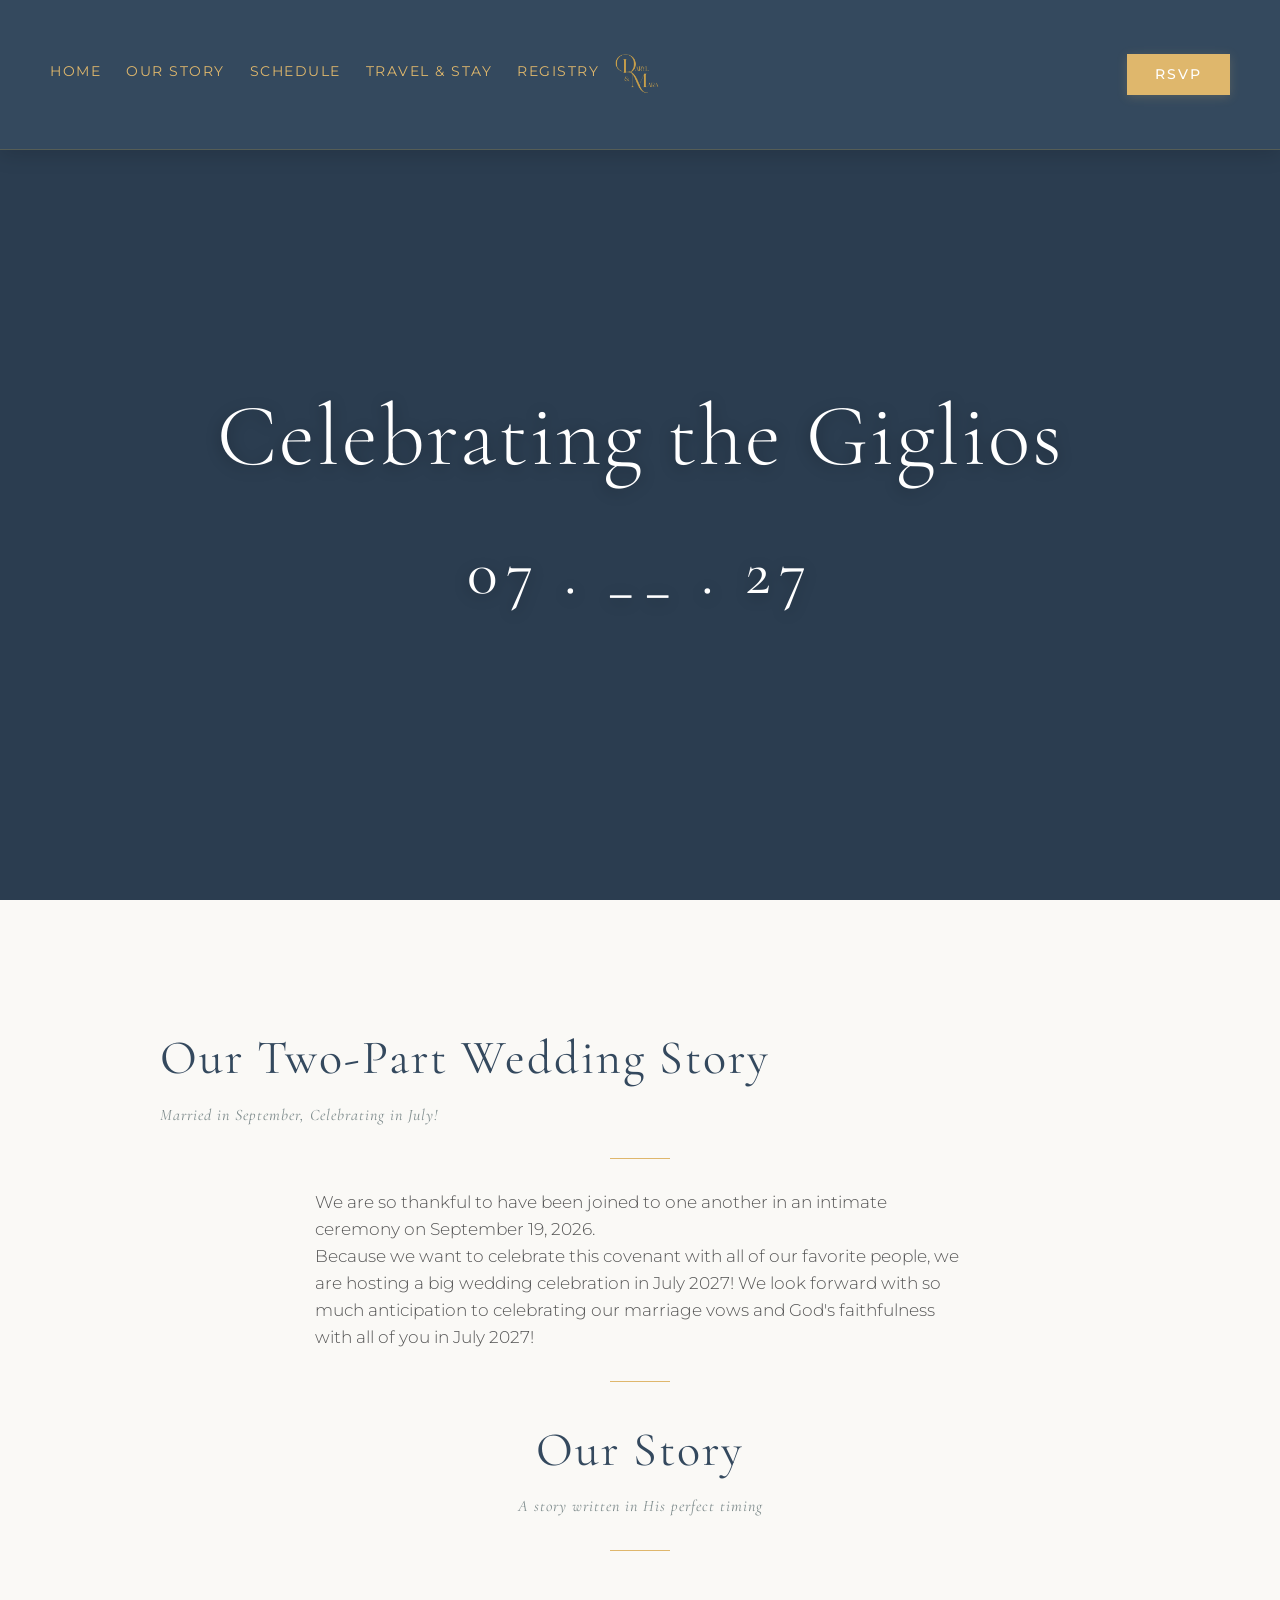
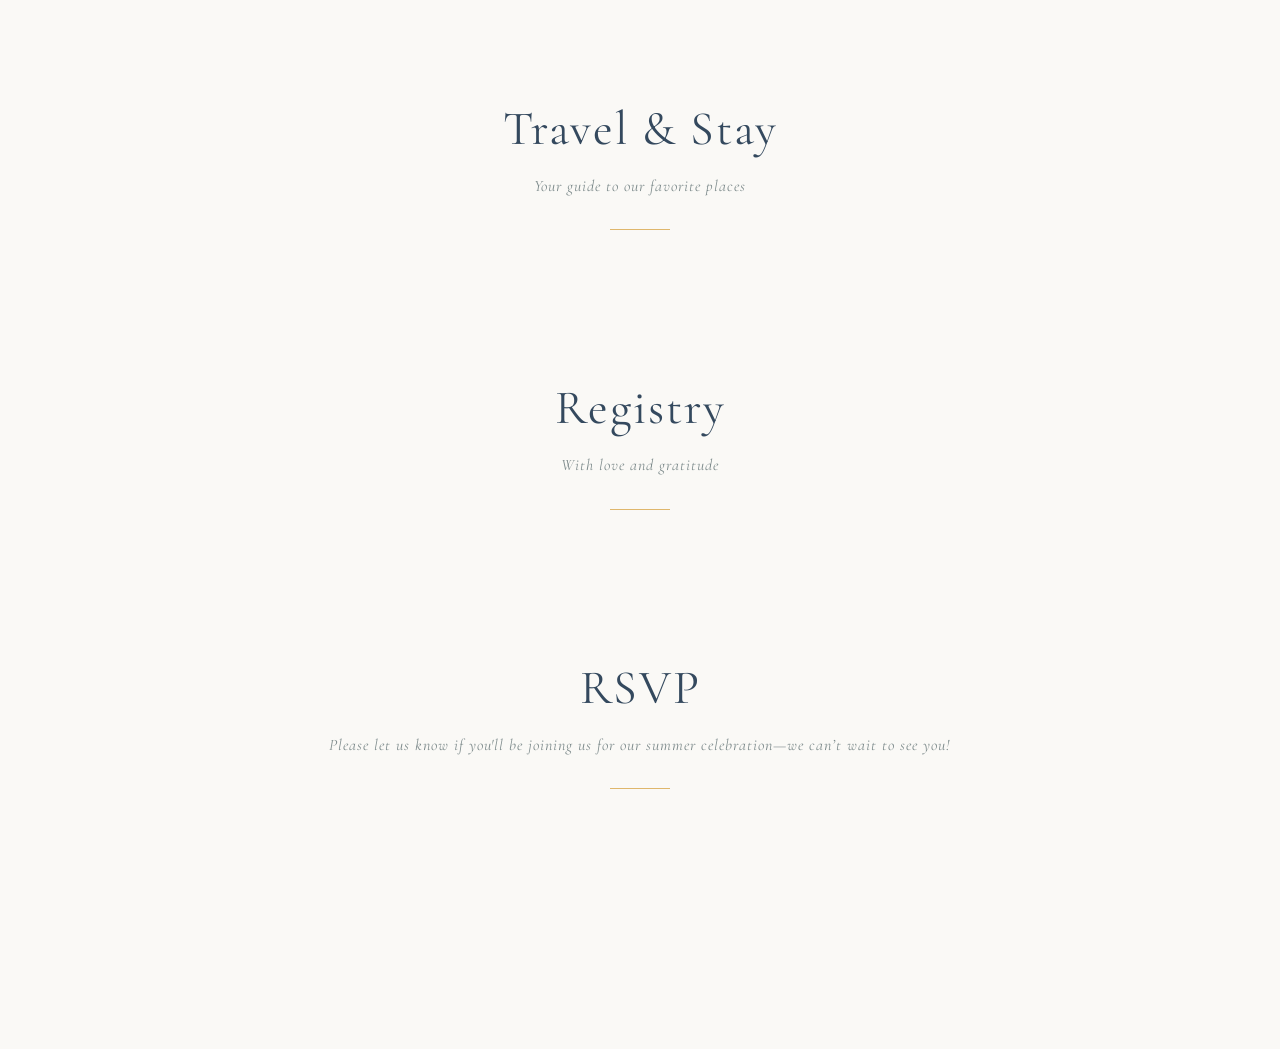
==== commit 1775a40c: "Revise wedding story and add new sections Updated wedding story and added sections for travel, regis" ====
--- a/index.html
+++ b/index.html
@@ -55,21 +55,43 @@
 
     <!-- Main Content Container for sections below the fold -->
     <main class="content-container">
+
+        <!-- 2 part wedding story section -->
+            <h2>Our Two-Part Wedding Story</h2>
+            <p class="subtitle">Married in September, Celebrating in July!</p>
+            <hr class="divider">
+            <p class="section-text">We are so thankful to have been joined to one another in an intimate ceremony on September 19, 2026.
+                <br>Because we want to celebrate this covenant with all of our favorite people, we are hosting a big wedding celebration in July 2027! We look forward with so much anticipation to celebrating our marriage vows and God's faithfulness with all of you in July 2027!</br>
+            <hr class="divider">
+    </section>
         
         <!-- Our Story Section -->
         <section id="story" class="info-section">
             <h2>Our Story</h2>
-            <p class="subtitle">From the mountains to the city</p>
+            <p class="subtitle">A story written in His perfect timing</p>
             <hr class="divider">
-            <p class="section-text">We're so excited to share our next grand adventure with you all.</p>
         </section>
 
-        <!-- Travel Section -->
-        <section id="travel" class="info-section">
+         <!-- Travel & Stay -->
+        <section id="story" class="info-section">
             <h2>Travel & Stay</h2>
-            </div>
+            <p class="subtitle">Your guide to our favorite places</p>
+            <hr class="divider">
         </section>
 
+         <!-- Registry -->
+        <section id="story" class="info-section">
+            <h2>Registry</h2>
+            <p class="subtitle">With love and gratitude</p>
+            <hr class="divider">
+        </section>
+
+        <!-- RSVP -->
+        <section id="story" class="info-section">
+            <h2>RSVP</h2>
+            <p class="subtitle">Please let us know if you'll be joining us for our summer celebration—we can’t wait to see you!</p>
+            <hr class="divider">
+        </section>
         
     </main>
 
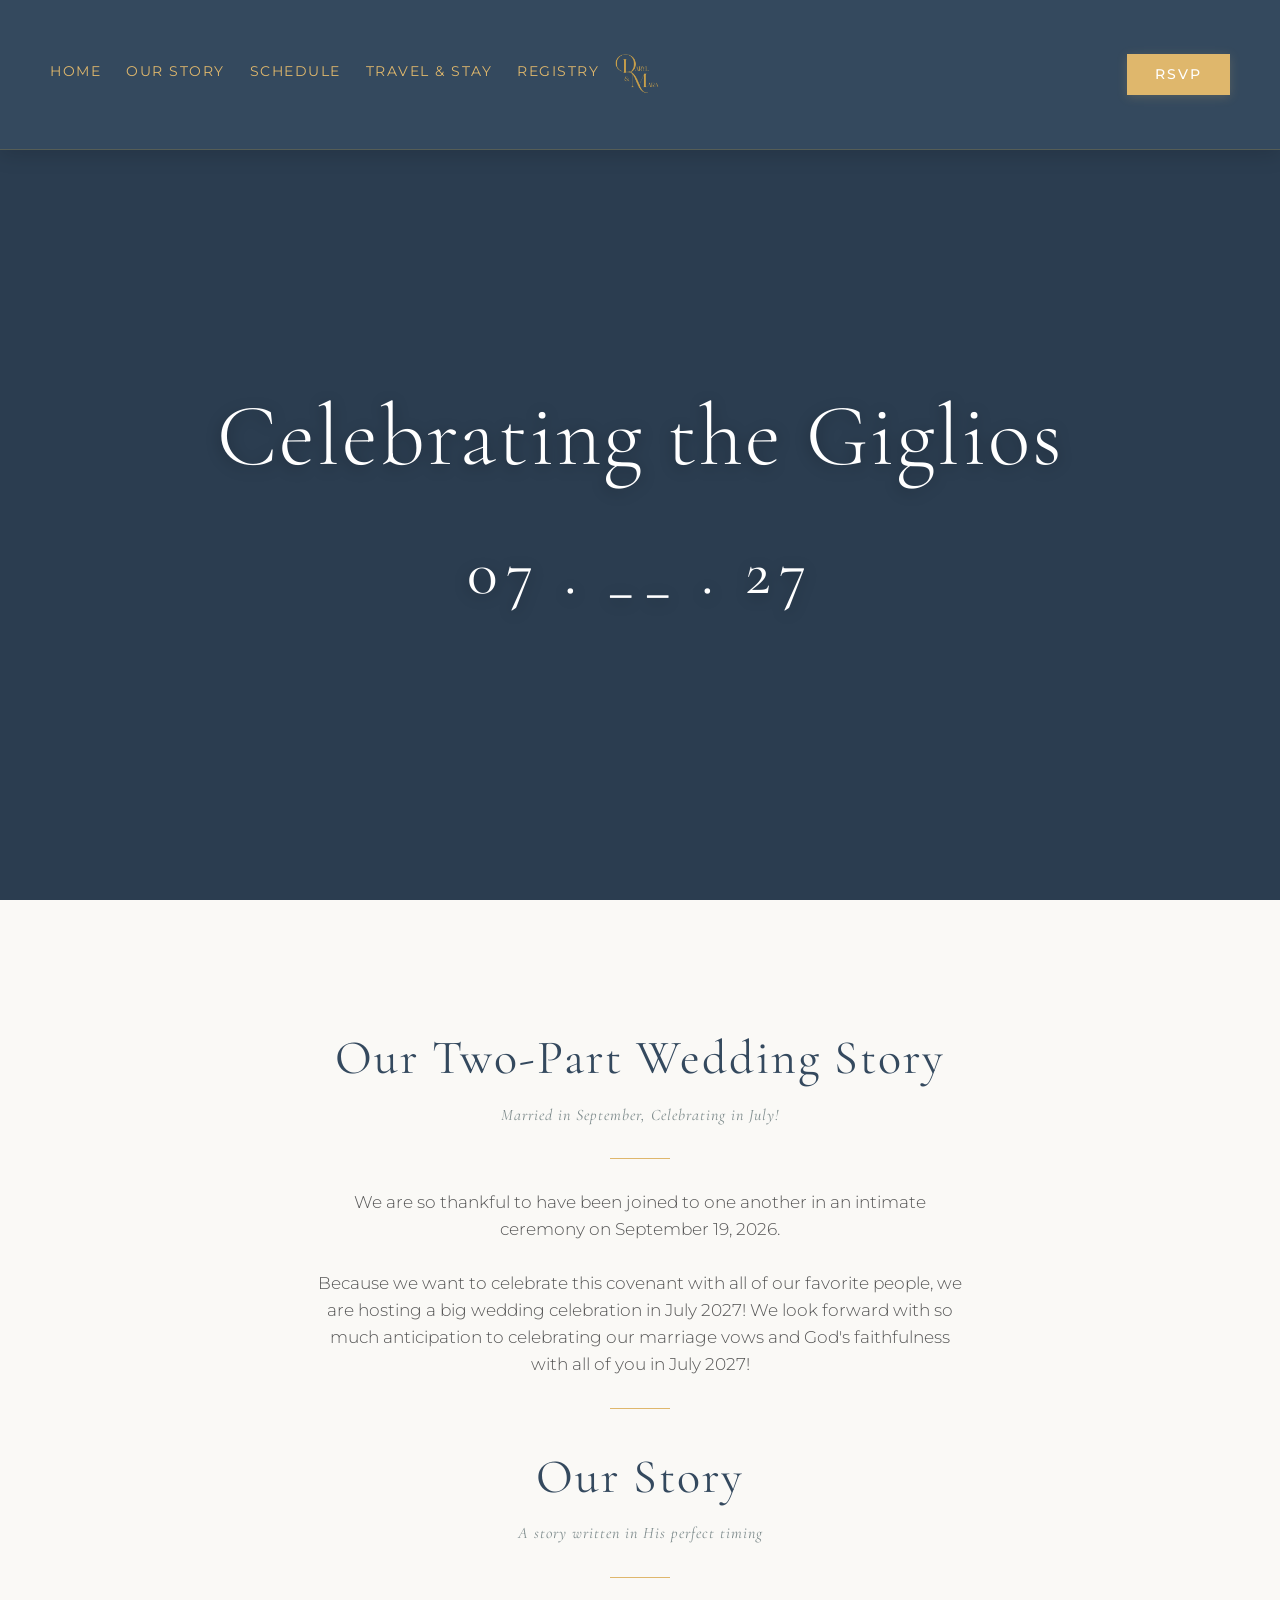
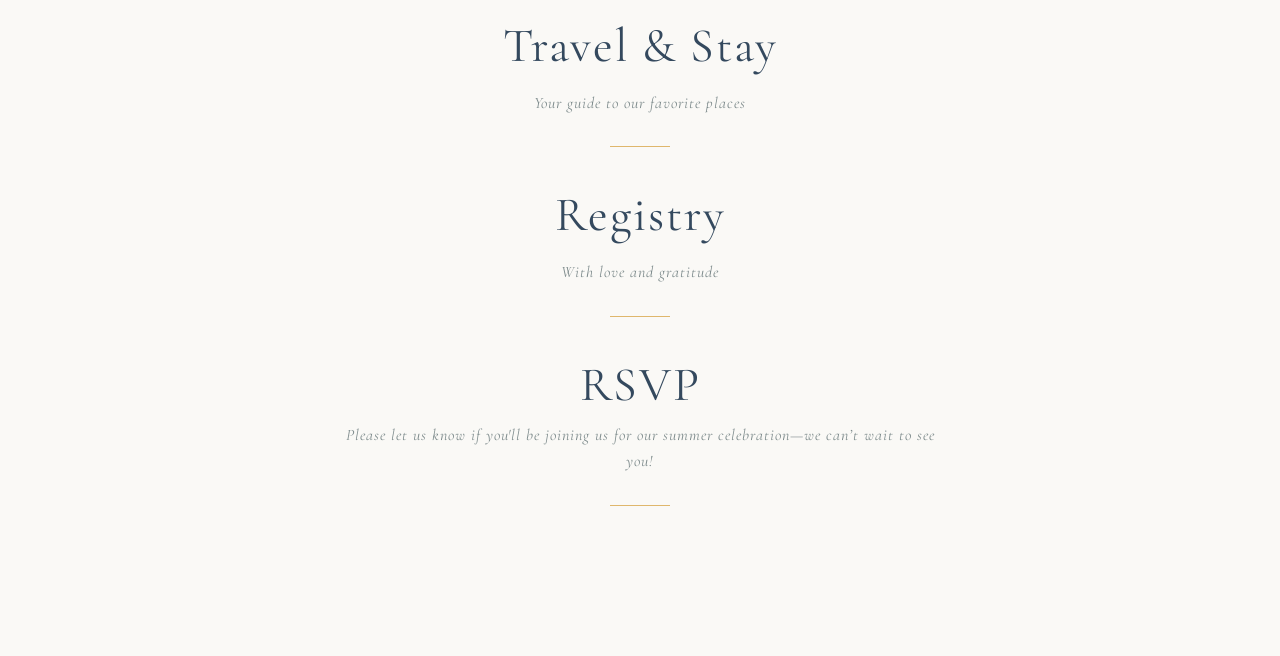
==== commit a943e97f: "Update HTML structure and styling for clarity" ====
--- a/index.html
+++ b/index.html
@@ -6,11 +6,24 @@
     <title>Celebrating the Giglios</title>
     <link rel="stylesheet" href="style.css">
     <!-- Premium serif and modern sans-serif fonts -->
-    <link href="https://fonts.googleapis.com/css2?family=Cormorant+Garamond:ital,wght@0,300;0,400;0,500;1,300&family=Montserrat:wght@200;300;400;500&display=swap" rel="stylesheet">
+    <link href="https://fonts.googleapis.com/css2?family=Cormorant+Garamond:ital,wght=0,300;0,400;0,500;1,300&family=Montserrat:wght@200;300;400;500&display=swap" rel="stylesheet">
     
     <!-- Adaptive Favicons for Light and Dark Modes -->
     <link rel="icon" href="favicon-black.png" type="image/png" media="(prefers-color-scheme: light)">
     <link rel="icon" href="favicon-white.png" type="image/png" media="(prefers-color-scheme: dark)">
+
+    <style>
+        /* Optional: Smooth hover transitions for your clickable headers */
+        .header-link {
+            text-decoration: none;
+            color: inherit;
+            display: inline-block;
+            transition: opacity 0.2s ease-in-out;
+        }
+        .header-link:hover {
+            opacity: 0.7;
+        }
+    </style>
 </head>
 <body>
 
@@ -53,43 +66,62 @@
         </div>
     </header>
 
-    <!-- Main Content Container for sections below the fold -->
-    <main class="content-container">
+    <!-- Main Content Container (Centered bottom portion) -->
+    <main class="content-container" style="text-align: center; display: flex; flex-direction: column; align-items: center; justify-content: center;">
 
         <!-- 2 part wedding story section -->
-            <h2>Our Two-Part Wedding Story</h2>
+        <section id="two-part-story" class="info-section" style="width: 100%; max-width: 800px; margin: 0 auto; text-align: center;">
+            <!-- REPLACE 'schedule.html' WITH YOUR PAGE LINK -->
+            <a href="schedule.html" class="header-link">
+                <h2>Our Two-Part Wedding Story</h2>
+            </a>
             <p class="subtitle">Married in September, Celebrating in July!</p>
             <hr class="divider">
-            <p class="section-text">We are so thankful to have been joined to one another in an intimate ceremony on September 19, 2026.
-                <br>Because we want to celebrate this covenant with all of our favorite people, we are hosting a big wedding celebration in July 2027! We look forward with so much anticipation to celebrating our marriage vows and God's faithfulness with all of you in July 2027!</br>
+            <p class="section-text">
+                We are so thankful to have been joined to one another in an intimate ceremony on September 19, 2026.
+                <br><br>
+                Because we want to celebrate this covenant with all of our favorite people, we are hosting a big wedding celebration in July 2027! We look forward with so much anticipation to celebrating our marriage vows and God's faithfulness with all of you in July 2027!
+            </p>
             <hr class="divider">
-    </section>
+        </section>
         
         <!-- Our Story Section -->
-        <section id="story" class="info-section">
-            <h2>Our Story</h2>
+        <section id="story" class="info-section" style="width: 100%; max-width: 800px; margin: 0 auto; text-align: center;">
+            <!-- REPLACE 'story.html' WITH YOUR PAGE LINK -->
+            <a href="story.html" class="header-link">
+                <h2>Our Story</h2>
+            </a>
             <p class="subtitle">A story written in His perfect timing</p>
             <hr class="divider">
         </section>
 
          <!-- Travel & Stay -->
-        <section id="story" class="info-section">
-            <h2>Travel & Stay</h2>
+        <section id="travel" class="info-section" style="width: 100%; max-width: 800px; margin: 0 auto; text-align: center;">
+            <!-- REPLACE 'travel.html' WITH YOUR PAGE LINK -->
+            <a href="travel.html" class="header-link">
+                <h2>Travel & Stay</h2>
+            </a>
             <p class="subtitle">Your guide to our favorite places</p>
             <hr class="divider">
         </section>
 
          <!-- Registry -->
-        <section id="story" class="info-section">
-            <h2>Registry</h2>
+        <section id="registry" class="info-section" style="width: 100%; max-width: 800px; margin: 0 auto; text-align: center;">
+            <!-- REPLACE 'registry.html' WITH YOUR PAGE LINK -->
+            <a href="registry.html" class="header-link">
+                <h2>Registry</h2>
+            </a>
             <p class="subtitle">With love and gratitude</p>
             <hr class="divider">
         </section>
 
         <!-- RSVP -->
-        <section id="story" class="info-section">
-            <h2>RSVP</h2>
-            <p class="subtitle">Please let us know if you'll be joining us for our summer celebration—we can’t wait to see you!</p>
+        <section id="rsvp" class="info-section" style="width: 100%; max-width: 800px; margin: 0 auto; text-align: center;">
+            <!-- REPLACE THE LINK BELOW WITH YOUR RSVP LINK -->
+            <a href="https://mararugen.com/wedding-rsvp" target="_blank" class="header-link">
+                <h2>RSVP</h2>
+            </a>
+            <p class="subtitle" style="max-width: 600px; margin: 0 auto;">Please let us know if you'll be joining us for our summer celebration—we can’t wait to see you!</p>
             <hr class="divider">
         </section>
         
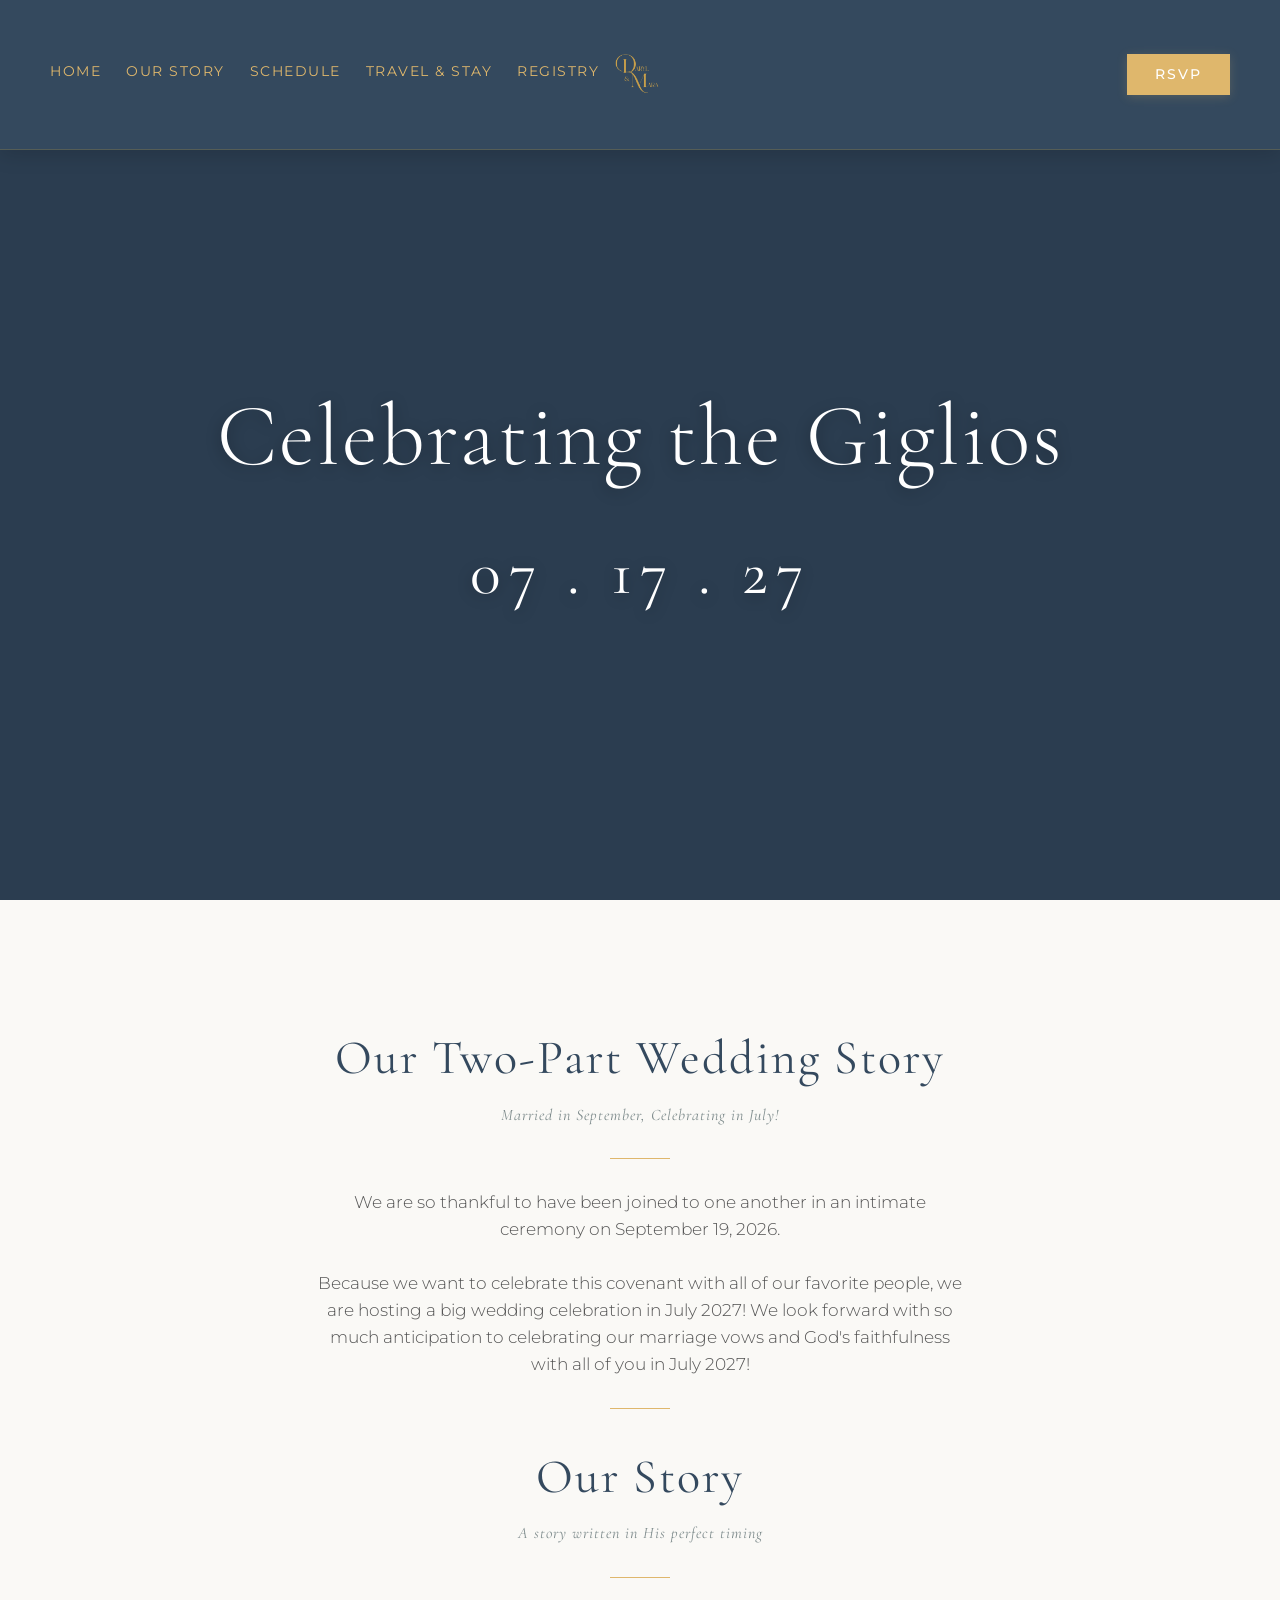
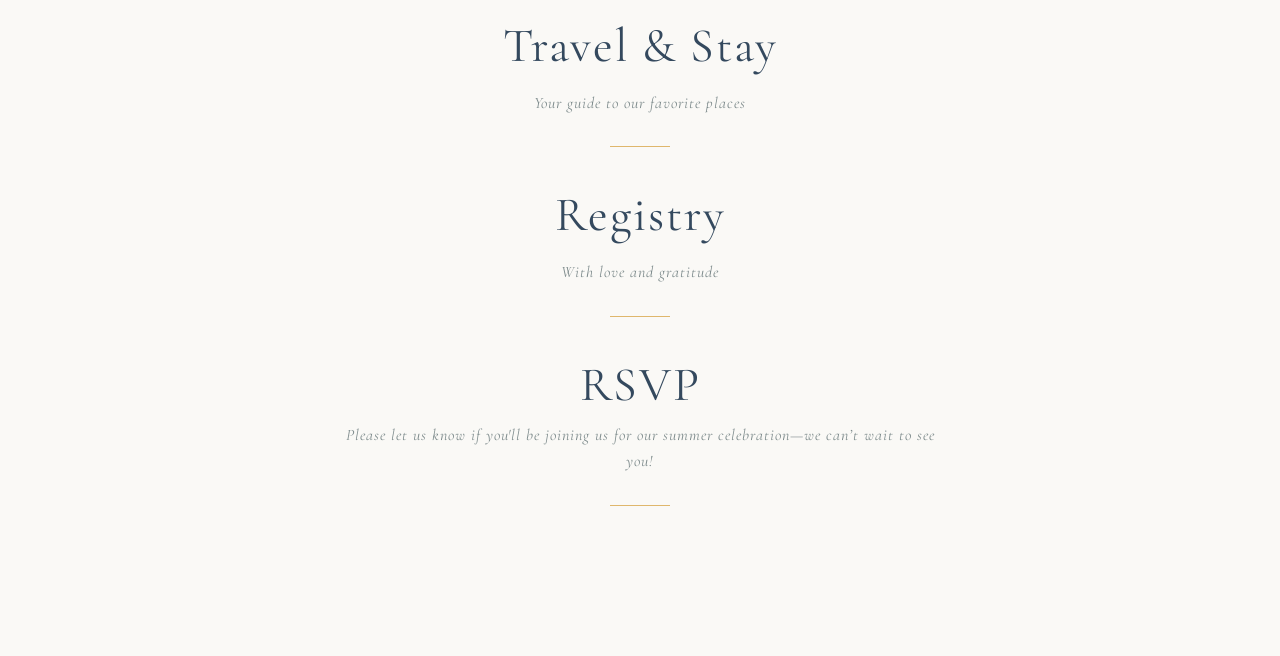
==== commit d6c7bd30: "Update hero date in index.html" ====
--- a/index.html
+++ b/index.html
@@ -62,7 +62,7 @@
         <div class="hero-overlay"></div>
         <div class="hero-content">
             <h1 class="hero-title animate-fade-up">Celebrating the Giglios</h1>
-            <p class="hero-date animate-fade-up-delay">07 . __ . 27</p>
+            <p class="hero-date animate-fade-up-delay">07 . 17 . 27</p>
         </div>
     </header>
 
